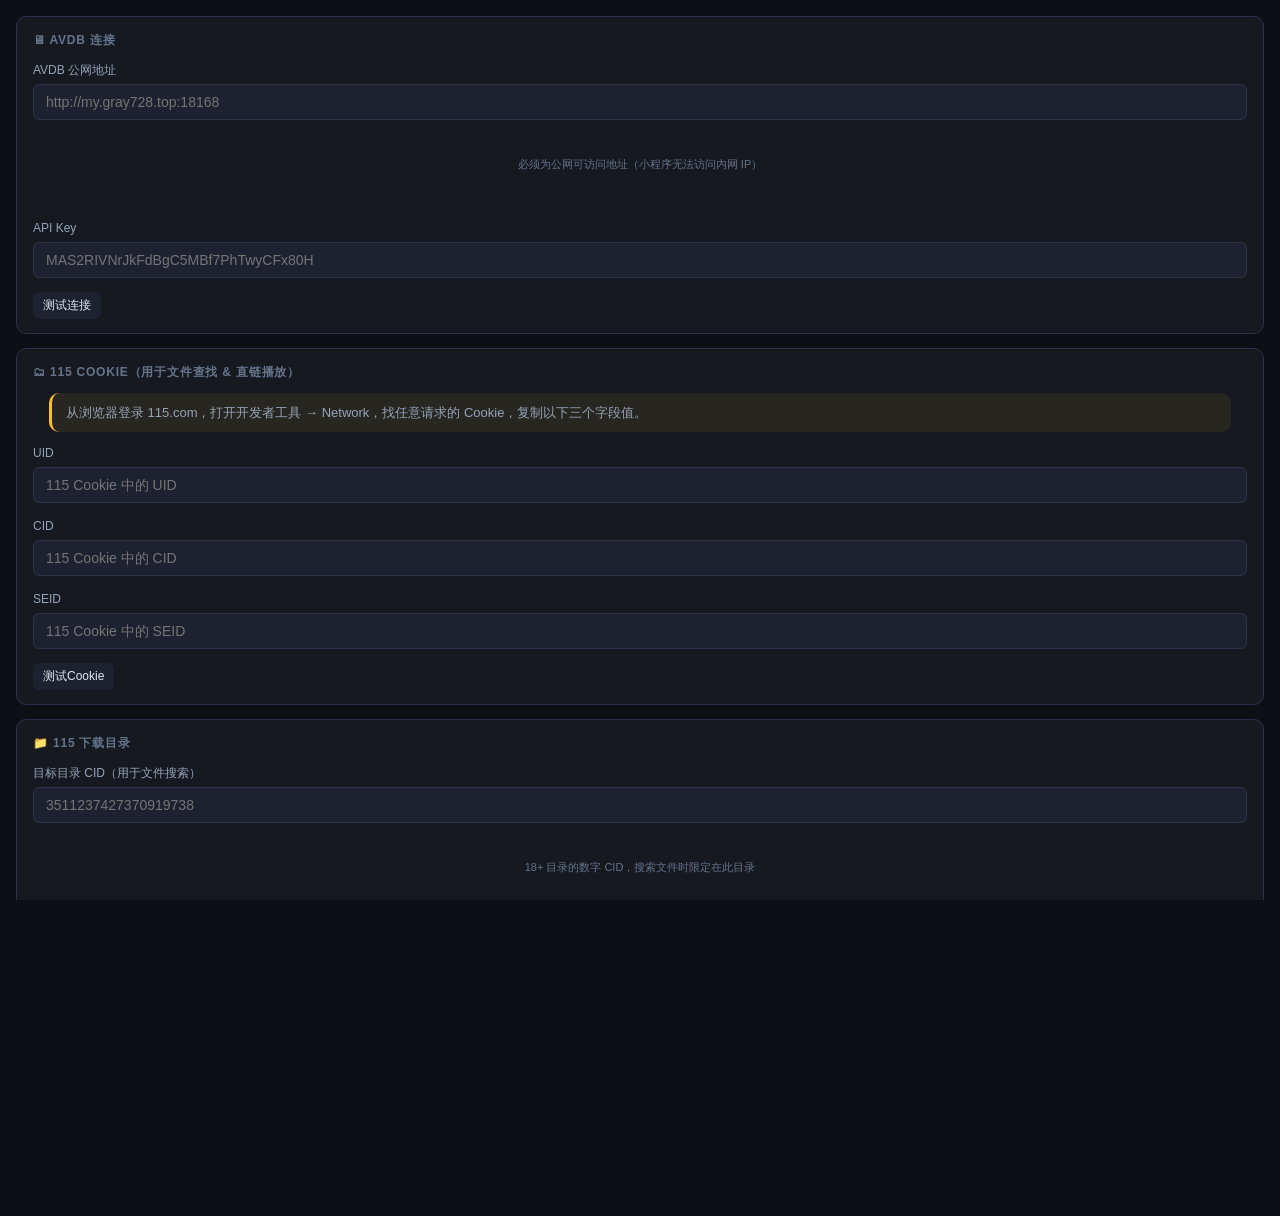
==== settings.html @ 812c0a54 "feat: AVDB miniapp v1.0.0 - JavDB在线资源、本地资源中心、115直链播放" ====
<!DOCTYPE html>
<html lang="zh-CN">
<head>
<meta charset="UTF-8"/>
<meta name="viewport" content="width=device-width,initial-scale=1,viewport-fit=cover"/>
<title>设置 · AVDB</title>
<link rel="stylesheet" href="./theme.css"/>
<style>
#app-main { padding: 16px; }
.test-row { display:flex; gap:8px; margin-top:8px; align-items:center; flex-wrap:wrap; }
.test-result { font-size:12px; padding:4px 8px; border-radius:var(--radius-sm); }
.test-result.ok    { background:rgba(52,211,153,.15); color:var(--success); }
.test-result.error { background:rgba(248,113,113,.15); color:var(--danger); }
</style>
</head>
<body>
<div id="app-header"></div>
<div id="app-main">

  <!-- AVDB 配置 -->
  <div class="setting-group">
    <div class="setting-group-title">🖥 AVDB 连接</div>
    <div class="field">
      <label>AVDB 公网地址</label>
      <input data-focus type="url" id="avdb-url" placeholder="http://my.gray728.top:18168" autocomplete="off"/>
      <div class="hint">必须为公网可访问地址（小程序无法访问内网 IP）</div>
    </div>
    <div class="field">
      <label>API Key</label>
      <input data-focus type="text" id="avdb-key" placeholder="MAS2RIVNrJkFdBgC5MBf7PhTwyCFx80H" autocomplete="off"/>
    </div>
    <div class="test-row">
      <button data-focus class="btn btn-sm" id="test-avdb">测试连接</button>
      <span id="test-avdb-result"></span>
    </div>
  </div>

  <!-- 115 Cookie -->
  <div class="setting-group">
    <div class="setting-group-title">🗂 115 Cookie（用于文件查找 & 直链播放）</div>
    <div class="banner warn" style="margin-bottom:12px">
      从浏览器登录 115.com，打开开发者工具 → Network，找任意请求的 Cookie，复制以下三个字段值。
    </div>
    <div class="field">
      <label>UID</label>
      <input data-focus type="text" id="p115-uid" placeholder="115 Cookie 中的 UID" autocomplete="off"/>
    </div>
    <div class="field">
      <label>CID</label>
      <input data-focus type="text" id="p115-cid" placeholder="115 Cookie 中的 CID" autocomplete="off"/>
    </div>
    <div class="field">
      <label>SEID</label>
      <input data-focus type="text" id="p115-seid" placeholder="115 Cookie 中的 SEID" autocomplete="off"/>
    </div>
    <div class="test-row">
      <button data-focus class="btn btn-sm" id="test-115">测试Cookie</button>
      <span id="test-115-result"></span>
    </div>
  </div>

  <!-- 115 下载设置 -->
  <div class="setting-group">
    <div class="setting-group-title">📁 115 下载目录</div>
    <div class="field">
      <label>目标目录 CID（用于文件搜索）</label>
      <input data-focus type="text" id="p115-folder-cid" placeholder="3511237427370919738"/>
      <div class="hint">18+ 目录的数字 CID，搜索文件时限定在此目录</div>
    </div>
    <div class="field">
      <label>AVDB 下载保存路径（save_path）</label>
      <input data-focus type="text" id="p115-save-path" placeholder="/18+/"/>
      <div class="hint">发送磁力到115时使用的路径，与 AVDB 下载规则中的配置一致</div>
    </div>
  </div>

  <!-- 保存按钮 -->
  <button data-focus class="btn btn-primary btn-full" id="save-btn">💾 保存设置</button>

  <div class="divider"></div>

  <!-- 关于 -->
  <div style="text-align:center; padding:8px 0; font-size:11px; color:var(--text3);">
    AVDB 小程序 v1.0.0 · com.avdb.miniapp
  </div>

</div>

<script src="./lib.js"></script>
<script>
(function(){
  'use strict';
  var Cfg = AVDBApp.Cfg, AVDB = AVDBApp.AVDB, P115 = AVDBApp.P115, UI = AVDBApp.UI;

  Cfg.load().then(function(){
    UI.renderHeader('settings');
    UI.initTvFocus();
    fillForm();
    bindEvents();
  });

  function fillForm() {
    var d = Cfg.data;
    setValue('avdb-url',        d.avdbUrl);
    setValue('avdb-key',        d.avdbKey);
    setValue('p115-uid',        d.p115Uid);
    setValue('p115-cid',        d.p115Cid);
    setValue('p115-seid',       d.p115Seid);
    setValue('p115-folder-cid', d.p115FolderCid);
    setValue('p115-save-path',  d.p115SavePath);
  }

  function getValue(id)      { var el = document.getElementById(id); return el ? el.value.trim() : ''; }
  function setValue(id, val) { var el = document.getElementById(id); if (el) el.value = val || ''; }

  function bindEvents() {
    document.getElementById('save-btn').addEventListener('click', saveSettings);
    document.getElementById('test-avdb').addEventListener('click', testAVDB);
    document.getElementById('test-115').addEventListener('click', test115);
  }

  function saveSettings() {
    var btn = document.getElementById('save-btn');
    btn.disabled = true; btn.textContent = '保存中…';
    Cfg.save({
      avdbUrl:       getValue('avdb-url'),
      avdbKey:       getValue('avdb-key'),
      p115Uid:       getValue('p115-uid'),
      p115Cid:       getValue('p115-cid'),
      p115Seid:      getValue('p115-seid'),
      p115FolderCid: getValue('p115-folder-cid'),
      p115SavePath:  getValue('p115-save-path')
    }).then(function(){
      UI.toast('✅ 设置已保存');
    }).catch(function(e){
      UI.toast('保存失败：' + UI.errText(e));
    }).then(function(){
      btn.disabled = false; btn.textContent = '💾 保存设置';
    });
  }

  function testAVDB() {
    var btn = document.getElementById('test-avdb');
    var res = document.getElementById('test-avdb-result');
    btn.disabled = true; btn.textContent = '测试中…';
    res.className = 'test-result'; res.textContent = '';

    // 先临时保存当前输入
    Cfg.data.avdbUrl = getValue('avdb-url').replace(/\/+$/, '') || Cfg.data.avdbUrl;
    Cfg.data.avdbKey = getValue('avdb-key') || Cfg.data.avdbKey;

    AVDB.getStats().then(function(data){
      var articles = data && (data.article_count || data.articles_count || data.total_articles || '–');
      res.className = 'test-result ok';
      res.textContent = '✅ 连接成功，资源数：' + articles;
    }).catch(function(e){
      res.className = 'test-result error';
      res.textContent = '❌ ' + UI.errText(e);
    }).then(function(){
      btn.disabled = false; btn.textContent = '测试连接';
    });
  }

  function test115() {
    var btn = document.getElementById('test-115');
    var res = document.getElementById('test-115-result');
    btn.disabled = true; btn.textContent = '测试中…';
    res.className = 'test-result'; res.textContent = '';

    // 临时写入
    Cfg.data.p115Uid  = getValue('p115-uid')  || Cfg.data.p115Uid;
    Cfg.data.p115Cid  = getValue('p115-cid')  || Cfg.data.p115Cid;
    Cfg.data.p115Seid = getValue('p115-seid') || Cfg.data.p115Seid;

    if (!Cfg.has115Cookie()) {
      res.className = 'test-result error';
      res.textContent = '❌ UID / CID / SEID 不能为空';
      btn.disabled = false; btn.textContent = '测试Cookie';
      return;
    }

    P115.testCookie().then(function(data){
      var count = data && data.data && data.data.count;
      res.className = 'test-result ok';
      res.textContent = '✅ Cookie 有效' + (count != null ? '，文件数：' + count : '');
    }).catch(function(e){
      res.className = 'test-result error';
      res.textContent = '❌ ' + UI.errText(e);
    }).then(function(){
      btn.disabled = false; btn.textContent = '测试Cookie';
    });
  }
})();
</script>
</body>
</html>
---- theme.css ----
/* ====================================================
   AVDB 小程序 · 主题样式
   ==================================================== */

:root {
  --bg:        #0d0f14;
  --bg2:       #161920;
  --bg3:       #1e2130;
  --surface:   #252840;
  --border:    #2e3248;
  --accent:    #6c8ef5;
  --accent2:   #a78bfa;
  --danger:    #f87171;
  --success:   #34d399;
  --warn:      #fbbf24;
  --text:      #e2e8f0;
  --text2:     #94a3b8;
  --text3:     #64748b;
  --radius:    10px;
  --radius-sm: 6px;
  --header-h:  52px;
}

*, *::before, *::after { box-sizing: border-box; margin: 0; padding: 0; }

html, body {
  height: 100%;
  background: var(--bg);
  color: var(--text);
  font-family: -apple-system, 'PingFang SC', 'Noto Sans SC', sans-serif;
  font-size: 14px;
  line-height: 1.5;
  overflow-x: hidden;
  -webkit-tap-highlight-color: transparent;
}

/* 安全区 */
body {
  padding-bottom: env(safe-area-inset-bottom);
  padding-left: env(safe-area-inset-left);
  padding-right: env(safe-area-inset-right);
}

/* ---- 滚动条 ---- */
::-webkit-scrollbar { width: 4px; height: 4px; }
::-webkit-scrollbar-track { background: transparent; }
::-webkit-scrollbar-thumb { background: var(--border); border-radius: 4px; }

/* ====================================================
   顶栏
   ==================================================== */
.header {
  position: sticky;
  top: 0;
  z-index: 100;
  display: flex;
  align-items: center;
  gap: 4px;
  height: var(--header-h);
  padding: 0 16px;
  background: var(--bg2);
  border-bottom: 1px solid var(--border);
  padding-top: env(safe-area-inset-top);
}

.brand {
  font-size: 17px;
  font-weight: 700;
  letter-spacing: .5px;
  color: var(--accent);
  flex-shrink: 0;
  margin-right: 8px;
}
.brand i { margin-right: 4px; font-style: normal; }

.nav { display: flex; gap: 2px; flex: 1; overflow-x: auto; }
.nav::-webkit-scrollbar { display: none; }

.nav a {
  display: block;
  padding: 6px 12px;
  border-radius: var(--radius-sm);
  color: var(--text2);
  text-decoration: none;
  font-size: 13px;
  white-space: nowrap;
  transition: color .15s, background .15s;
}
.nav a.on, .nav a:hover { color: var(--text); background: var(--bg3); }
.nav a.on { color: var(--accent); }

.header-actions { display: flex; gap: 6px; margin-left: auto; }

/* ====================================================
   主内容区
   ==================================================== */
#app-main {
  min-height: calc(100vh - var(--header-h));
  padding: 0 0 24px;
}

.page-section { padding: 16px 16px 0; }

.section-title {
  font-size: 15px;
  font-weight: 600;
  color: var(--text);
  margin-bottom: 12px;
  display: flex;
  align-items: center;
  gap: 8px;
}
.section-title .more {
  font-size: 12px;
  font-weight: 400;
  color: var(--accent);
  margin-left: auto;
  cursor: pointer;
}

/* ====================================================
   横向滑轨
   ==================================================== */
.rail {
  display: flex;
  gap: 10px;
  overflow-x: auto;
  padding-bottom: 4px;
  scroll-snap-type: x mandatory;
  -webkit-overflow-scrolling: touch;
}
.rail::-webkit-scrollbar { display: none; }
.rail > * { scroll-snap-align: start; flex-shrink: 0; }

/* ====================================================
   卡片
   ==================================================== */
.card {
  background: none;
  border: none;
  cursor: pointer;
  text-align: left;
  padding: 0;
  width: 110px;
  color: inherit;
  transition: transform .15s;
}
.card:active { transform: scale(.96); }

.card-wide { width: 160px; }

.poster {
  position: relative;
  width: 100%;
  aspect-ratio: 2/3;
  border-radius: var(--radius);
  overflow: hidden;
  background: var(--bg3);
  margin-bottom: 6px;
}
.poster img {
  width: 100%; height: 100%;
  object-fit: cover;
  display: block;
}
.poster .ph {
  width: 100%; height: 100%;
  display: flex; align-items: center; justify-content: center;
  font-size: 28px;
  color: var(--text3);
  background: var(--bg3);
}
.poster .badge {
  position: absolute;
  bottom: 4px; right: 4px;
  background: rgba(0,0,0,.75);
  color: var(--warn);
  font-size: 11px;
  padding: 1px 5px;
  border-radius: 4px;
  max-width: 90%;
  overflow: hidden;
  text-overflow: ellipsis;
  white-space: nowrap;
}
.poster .tag-hd {
  position: absolute;
  top: 4px; left: 4px;
  background: var(--accent);
  color: #fff;
  font-size: 10px;
  font-weight: 700;
  padding: 1px 4px;
  border-radius: 3px;
}
.poster .tag-sub {
  position: absolute;
  top: 4px; right: 4px;
  background: var(--success);
  color: #fff;
  font-size: 10px;
  font-weight: 700;
  padding: 1px 4px;
  border-radius: 3px;
}

.card-name {
  font-size: 12px;
  color: var(--text);
  overflow: hidden;
  display: -webkit-box;
  -webkit-line-clamp: 2;
  -webkit-box-orient: vertical;
  line-height: 1.4;
}
.card-sub {
  font-size: 11px;
  color: var(--text3);
  margin-top: 2px;
  overflow: hidden;
  white-space: nowrap;
  text-overflow: ellipsis;
}

/* ====================================================
   列表网格
   ==================================================== */
.grid {
  display: grid;
  grid-template-columns: repeat(auto-fill, minmax(105px, 1fr));
  gap: 12px;
  padding: 16px;
}

/* ====================================================
   按钮
   ==================================================== */
.btn {
  display: inline-flex;
  align-items: center;
  gap: 6px;
  padding: 8px 16px;
  border-radius: var(--radius-sm);
  font-size: 13px;
  font-weight: 500;
  cursor: pointer;
  border: none;
  background: var(--bg3);
  color: var(--text);
  transition: background .15s, transform .1s;
  white-space: nowrap;
}
.btn:active { transform: scale(.97); }
.btn-primary { background: var(--accent); color: #fff; }
.btn-primary:hover { background: #7fa0ff; }
.btn-success { background: var(--success); color: #0a1a13; }
.btn-danger  { background: var(--danger);  color: #fff; }
.btn-ghost   { background: transparent; border: 1px solid var(--border); }
.btn-sm      { padding: 5px 10px; font-size: 12px; }
.btn-full    { width: 100%; justify-content: center; }
.btn:disabled { opacity: .45; pointer-events: none; }

/* ====================================================
   输入框
   ==================================================== */
.field { margin-bottom: 14px; }
.field label {
  display: block;
  font-size: 12px;
  color: var(--text2);
  margin-bottom: 5px;
}
.field input, .field textarea, .field select {
  width: 100%;
  background: var(--bg3);
  border: 1px solid var(--border);
  border-radius: var(--radius-sm);
  color: var(--text);
  font-size: 14px;
  padding: 9px 12px;
  outline: none;
  transition: border-color .15s;
}
.field input:focus, .field textarea:focus, .field select:focus {
  border-color: var(--accent);
}
.field textarea { min-height: 80px; resize: vertical; font-size: 12px; }
.field .hint { font-size: 11px; color: var(--text3); margin-top: 4px; }

/* ====================================================
   状态卡
   ==================================================== */
.state {
  display: flex;
  flex-direction: column;
  align-items: center;
  justify-content: center;
  min-height: 260px;
  text-align: center;
  padding: 24px;
  gap: 10px;
}
.state .ico { font-size: 48px; }
.state h3 { font-size: 16px; color: var(--text); }
.state p  { font-size: 13px; color: var(--text2); line-height: 1.7; }

/* ====================================================
   骨架屏
   ==================================================== */
@keyframes shimmer {
  0%   { background-position: -200% 0; }
  100% { background-position: 200% 0; }
}
.sk {
  border-radius: var(--radius-sm);
  background: linear-gradient(90deg, var(--bg3) 25%, var(--surface) 50%, var(--bg3) 75%);
  background-size: 200% 100%;
  animation: shimmer 1.4s infinite;
}
.sk-poster { width: 100%; aspect-ratio: 2/3; border-radius: var(--radius); }
.sk-line { height: 12px; margin-top: 7px; }

/* ====================================================
   分隔线 & 标签
   ==================================================== */
.divider { height: 1px; background: var(--border); margin: 12px 0; }

.chip {
  display: inline-block;
  padding: 2px 8px;
  border-radius: 20px;
  font-size: 11px;
  background: var(--bg3);
  color: var(--text2);
  border: 1px solid var(--border);
}
.chip.active { background: var(--accent); color: #fff; border-color: var(--accent); }

/* ====================================================
   提示栏
   ==================================================== */
.banner {
  margin: 12px 16px;
  padding: 10px 14px;
  border-radius: var(--radius);
  font-size: 13px;
  border-left: 3px solid var(--accent);
  background: rgba(108,142,245,.1);
  color: var(--text2);
}
.banner.warn  { border-color: var(--warn);    background: rgba(251,191,36,.08); }
.banner.error { border-color: var(--danger);  background: rgba(248,113,113,.08); }
.banner.ok    { border-color: var(--success); background: rgba(52,211,153,.08); }

/* ====================================================
   统计卡片
   ==================================================== */
.stats-row {
  display: flex;
  gap: 10px;
  padding: 16px;
  overflow-x: auto;
}
.stats-row::-webkit-scrollbar { display: none; }
.stat-card {
  flex: 1;
  min-width: 80px;
  background: var(--bg3);
  border-radius: var(--radius);
  padding: 12px;
  text-align: center;
  border: 1px solid var(--border);
}
.stat-card .num { font-size: 22px; font-weight: 700; color: var(--accent); }
.stat-card .lbl { font-size: 11px; color: var(--text3); margin-top: 2px; }

/* ====================================================
   磁力列表
   ==================================================== */
.magnet-item {
  background: var(--bg3);
  border: 1px solid var(--border);
  border-radius: var(--radius);
  padding: 12px;
  margin-bottom: 8px;
  cursor: pointer;
  transition: border-color .15s, background .15s;
}
.magnet-item:hover, .magnet-item.selected {
  border-color: var(--accent);
  background: rgba(108,142,245,.08);
}
.magnet-item .m-name {
  font-size: 13px;
  color: var(--text);
  margin-bottom: 4px;
  overflow: hidden;
  display: -webkit-box;
  -webkit-line-clamp: 2;
  -webkit-box-orient: vertical;
}
.magnet-item .m-meta {
  display: flex;
  flex-wrap: wrap;
  gap: 6px;
  font-size: 11px;
  color: var(--text3);
}
.magnet-item .m-meta .tag {
  background: var(--surface);
  padding: 1px 6px;
  border-radius: 3px;
  color: var(--text2);
}
.magnet-item .m-meta .tag.hd { color: var(--accent); }
.magnet-item .m-meta .tag.sub { color: var(--success); }

/* ====================================================
   详情页头部
   ==================================================== */
.detail-hero {
  display: flex;
  gap: 14px;
  padding: 16px;
}
.detail-hero .cover {
  flex-shrink: 0;
  width: 120px;
  aspect-ratio: 2/3;
  border-radius: var(--radius);
  overflow: hidden;
  background: var(--bg3);
}
.detail-hero .cover img { width: 100%; height: 100%; object-fit: cover; }
.detail-hero .info { flex: 1; min-width: 0; }
.detail-hero .title {
  font-size: 16px;
  font-weight: 700;
  line-height: 1.4;
  margin-bottom: 8px;
}
.detail-hero .number {
  font-size: 12px;
  color: var(--accent);
  font-family: monospace;
  margin-bottom: 6px;
}
.meta-list { display: flex; flex-direction: column; gap: 4px; }
.meta-row { display: flex; gap: 6px; font-size: 12px; color: var(--text2); }
.meta-row .k { color: var(--text3); flex-shrink: 0; width: 40px; }
.meta-row .v { color: var(--text); overflow: hidden; text-overflow: ellipsis; white-space: nowrap; }

/* ====================================================
   动作区
   ==================================================== */
.action-bar {
  display: flex;
  gap: 8px;
  flex-wrap: wrap;
  padding: 0 16px 12px;
}

/* ====================================================
   搜索框
   ==================================================== */
.search-bar {
  display: flex;
  gap: 8px;
  padding: 12px 16px;
  align-items: center;
}
.search-bar input {
  flex: 1;
  background: var(--bg3);
  border: 1px solid var(--border);
  border-radius: var(--radius-sm);
  color: var(--text);
  font-size: 14px;
  padding: 8px 12px;
  outline: none;
}
.search-bar input:focus { border-color: var(--accent); }

/* ====================================================
   Tab Bar（在线页面顶部）
   ==================================================== */
.tab-bar {
  display: flex;
  gap: 4px;
  padding: 10px 16px 0;
  overflow-x: auto;
  border-bottom: 1px solid var(--border);
}
.tab-bar::-webkit-scrollbar { display: none; }
.tab-btn {
  padding: 7px 14px;
  font-size: 13px;
  border: none;
  background: none;
  color: var(--text2);
  cursor: pointer;
  border-bottom: 2px solid transparent;
  white-space: nowrap;
  transition: color .15s, border-color .15s;
}
.tab-btn.on { color: var(--accent); border-bottom-color: var(--accent); }

/* ====================================================
   加载提示
   ==================================================== */
.loading-row {
  display: flex;
  align-items: center;
  justify-content: center;
  gap: 8px;
  padding: 24px;
  color: var(--text3);
  font-size: 13px;
}
@keyframes spin { to { transform: rotate(360deg); } }
.spinner {
  width: 18px; height: 18px;
  border: 2px solid var(--border);
  border-top-color: var(--accent);
  border-radius: 50%;
  animation: spin .8s linear infinite;
}

/* ====================================================
   标签页内嵌（设置页分组）
   ==================================================== */
.setting-group {
  background: var(--bg2);
  border-radius: var(--radius);
  border: 1px solid var(--border);
  padding: 14px 16px;
  margin-bottom: 14px;
}
.setting-group-title {
  font-size: 12px;
  font-weight: 600;
  color: var(--text3);
  text-transform: uppercase;
  letter-spacing: .8px;
  margin-bottom: 12px;
}

/* ====================================================
   TV 焦点
   ==================================================== */
.tv-focus {
  outline: 2px solid var(--accent) !important;
  outline-offset: 2px;
  box-shadow: 0 0 0 4px rgba(108,142,245,.25);
}

/* ====================================================
   空态 & Hint
   ==================================================== */
.hint {
  text-align: center;
  color: var(--text3);
  font-size: 13px;
  padding: 32px 16px;
}

/* ====================================================
   分页加载按钮
   ==================================================== */
.load-more {
  display: flex;
  justify-content: center;
  padding: 16px;
}
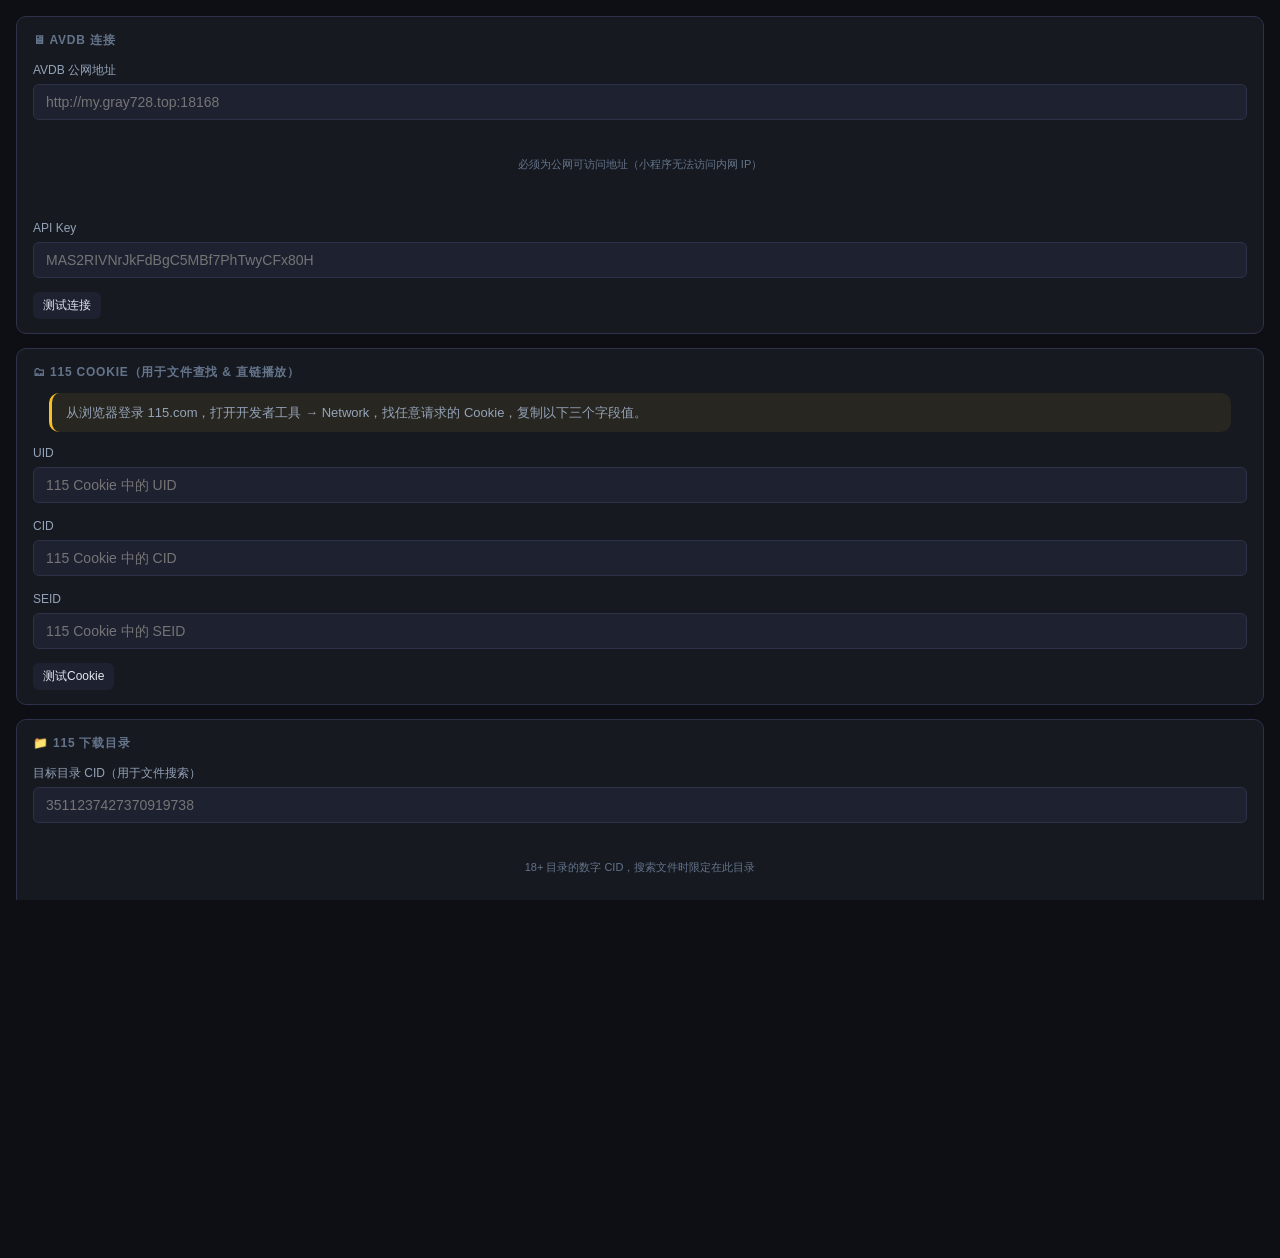
==== commit 6e774ddb: "fix: 移除network.allowlist解决REQUEST_FAILED，添加日志诊断模块debug.html，versionCode->2" ====
--- a/settings.html
+++ b/settings.html
@@ -79,9 +79,14 @@
 
   <div class="divider"></div>
 
+  <!-- 诊断 -->
+  <div style="display:flex; justify-content:center; gap:12px; padding:4px 0 12px;">
+    <a data-focus class="btn btn-ghost btn-sm" href="debug.html">🔍 网络诊断 / 日志</a>
+  </div>
+
   <!-- 关于 -->
-  <div style="text-align:center; padding:8px 0; font-size:11px; color:var(--text3);">
-    AVDB 小程序 v1.0.0 · com.avdb.miniapp
+  <div style="text-align:center; padding:4px 0 8px; font-size:11px; color:var(--text3);">
+    AVDB 小程序 v1.0.1 · com.avdb.miniapp
   </div>
 
 </div>
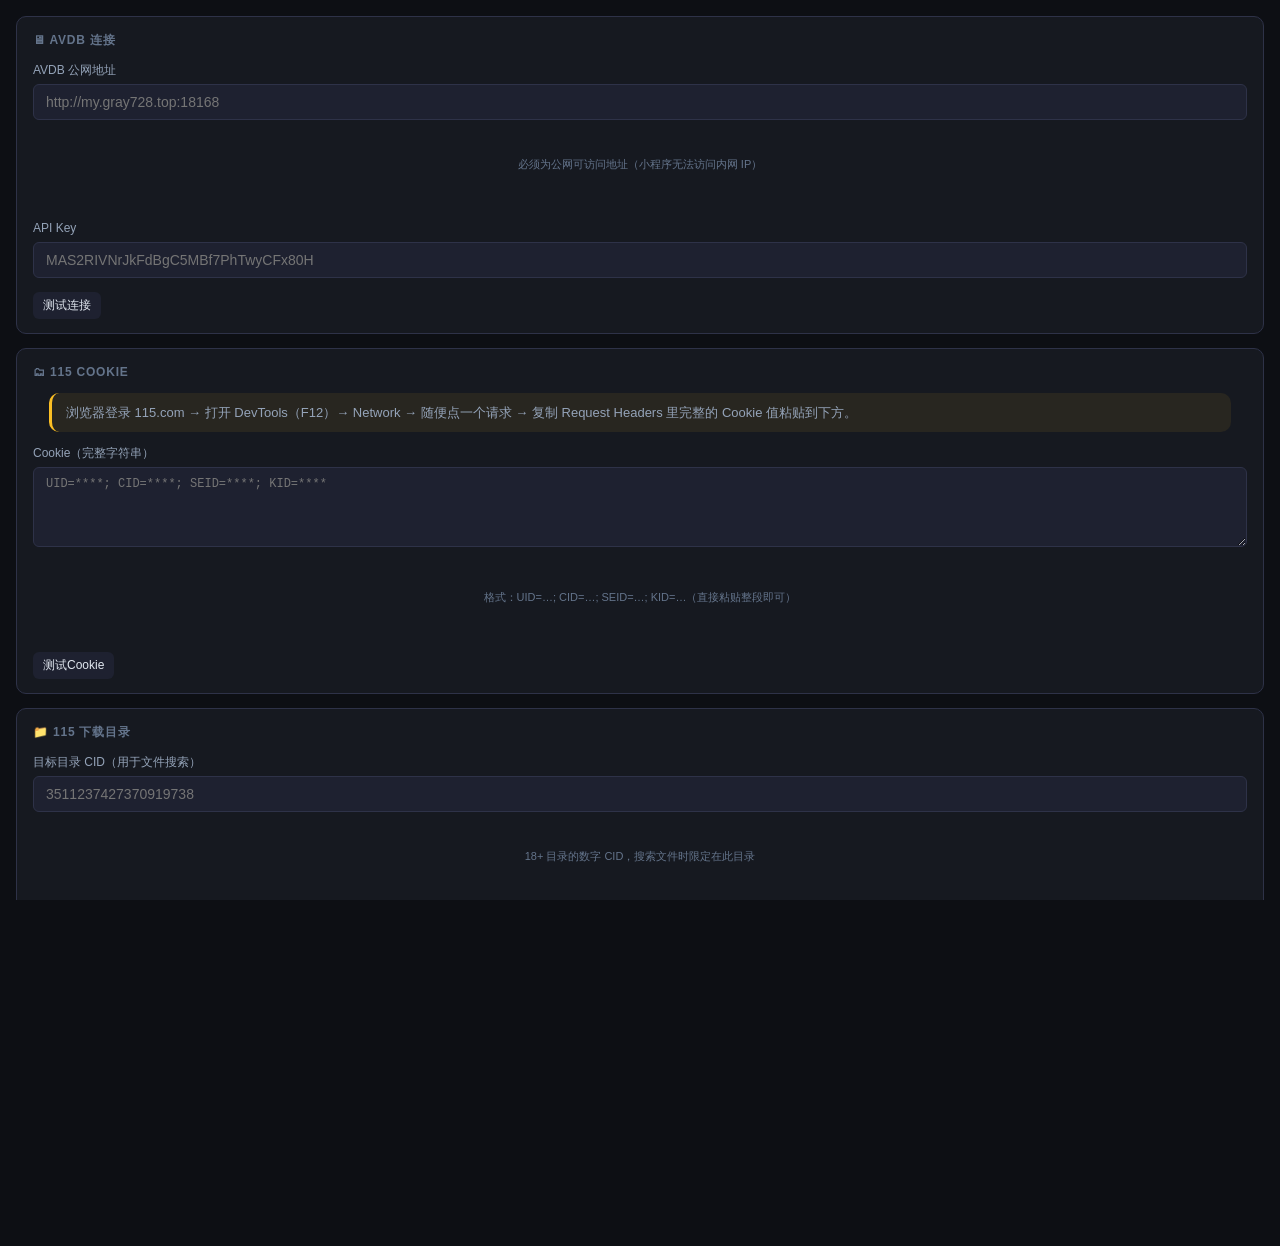
==== commit ee0ed16f: "fix: 115 Cookie合并为单栏输入，versionCode->3" ====
--- a/settings.html
+++ b/settings.html
@@ -35,23 +35,18 @@
     </div>
   </div>
 
-  <!-- 115 Cookie -->
+  <!-- 115 Cookie（单栏） -->
   <div class="setting-group">
-    <div class="setting-group-title">🗂 115 Cookie（用于文件查找 & 直链播放）</div>
+    <div class="setting-group-title">🗂 115 Cookie</div>
     <div class="banner warn" style="margin-bottom:12px">
-      从浏览器登录 115.com，打开开发者工具 → Network，找任意请求的 Cookie，复制以下三个字段值。
+      浏览器登录 115.com → 打开 DevTools（F12）→ Network → 随便点一个请求 → 复制 Request Headers 里完整的 Cookie 值粘贴到下方。
     </div>
     <div class="field">
-      <label>UID</label>
-      <input data-focus type="text" id="p115-uid" placeholder="115 Cookie 中的 UID" autocomplete="off"/>
-    </div>
-    <div class="field">
-      <label>CID</label>
-      <input data-focus type="text" id="p115-cid" placeholder="115 Cookie 中的 CID" autocomplete="off"/>
-    </div>
-    <div class="field">
-      <label>SEID</label>
-      <input data-focus type="text" id="p115-seid" placeholder="115 Cookie 中的 SEID" autocomplete="off"/>
+      <label>Cookie（完整字符串）</label>
+      <textarea data-focus id="p115-cookie" rows="3"
+        placeholder="UID=****; CID=****; SEID=****; KID=****"
+        autocomplete="off" spellcheck="false"></textarea>
+      <div class="hint">格式：UID=…; CID=…; SEID=…; KID=…（直接粘贴整段即可）</div>
     </div>
     <div class="test-row">
       <button data-focus class="btn btn-sm" id="test-115">测试Cookie</button>
@@ -74,19 +69,19 @@
     </div>
   </div>
 
-  <!-- 保存按钮 -->
+  <!-- 保存 -->
   <button data-focus class="btn btn-primary btn-full" id="save-btn">💾 保存设置</button>
 
   <div class="divider"></div>
 
-  <!-- 诊断 -->
+  <!-- 诊断入口 -->
   <div style="display:flex; justify-content:center; gap:12px; padding:4px 0 12px;">
     <a data-focus class="btn btn-ghost btn-sm" href="debug.html">🔍 网络诊断 / 日志</a>
   </div>
 
   <!-- 关于 -->
   <div style="text-align:center; padding:4px 0 8px; font-size:11px; color:var(--text3);">
-    AVDB 小程序 v1.0.1 · com.avdb.miniapp
+    AVDB 小程序 v1.0.2 · com.avdb.miniapp
   </div>
 
 </div>
@@ -108,9 +103,7 @@
     var d = Cfg.data;
     setValue('avdb-url',        d.avdbUrl);
     setValue('avdb-key',        d.avdbKey);
-    setValue('p115-uid',        d.p115Uid);
-    setValue('p115-cid',        d.p115Cid);
-    setValue('p115-seid',       d.p115Seid);
+    setValue('p115-cookie',     d.p115Cookie);
     setValue('p115-folder-cid', d.p115FolderCid);
     setValue('p115-save-path',  d.p115SavePath);
   }
@@ -130,9 +123,7 @@
     Cfg.save({
       avdbUrl:       getValue('avdb-url'),
       avdbKey:       getValue('avdb-key'),
-      p115Uid:       getValue('p115-uid'),
-      p115Cid:       getValue('p115-cid'),
-      p115Seid:      getValue('p115-seid'),
+      p115Cookie:    getValue('p115-cookie'),
       p115FolderCid: getValue('p115-folder-cid'),
       p115SavePath:  getValue('p115-save-path')
     }).then(function(){
@@ -145,25 +136,22 @@
   }
 
   function testAVDB() {
-    var btn = document.getElementById('test-avdb');
+    var btn = document.getElementById('btn-test-avdb') || document.getElementById('test-avdb');
     var res = document.getElementById('test-avdb-result');
     btn.disabled = true; btn.textContent = '测试中…';
     res.className = 'test-result'; res.textContent = '';
-
-    // 先临时保存当前输入
-    Cfg.data.avdbUrl = getValue('avdb-url').replace(/\/+$/, '') || Cfg.data.avdbUrl;
+    // 临时写入当前输入
+    Cfg.data.avdbUrl = (getValue('avdb-url') || Cfg.data.avdbUrl).replace(/\/+$/, '');
     Cfg.data.avdbKey = getValue('avdb-key') || Cfg.data.avdbKey;
 
     AVDB.getStats().then(function(data){
-      var articles = data && (data.article_count || data.articles_count || data.total_articles || '–');
+      var n = data && (data.article_count || data.articles_count || data.total_articles || '?');
       res.className = 'test-result ok';
-      res.textContent = '✅ 连接成功，资源数：' + articles;
+      res.textContent = '✅ 连接成功，资源数：' + n;
     }).catch(function(e){
       res.className = 'test-result error';
       res.textContent = '❌ ' + UI.errText(e);
-    }).then(function(){
-      btn.disabled = false; btn.textContent = '测试连接';
-    });
+    }).then(function(){ btn.disabled = false; btn.textContent = '测试连接'; });
   }
 
   function test115() {
@@ -172,28 +160,24 @@
     btn.disabled = true; btn.textContent = '测试中…';
     res.className = 'test-result'; res.textContent = '';
 
-    // 临时写入
-    Cfg.data.p115Uid  = getValue('p115-uid')  || Cfg.data.p115Uid;
-    Cfg.data.p115Cid  = getValue('p115-cid')  || Cfg.data.p115Cid;
-    Cfg.data.p115Seid = getValue('p115-seid') || Cfg.data.p115Seid;
-
-    if (!Cfg.has115Cookie()) {
+    var raw = getValue('p115-cookie');
+    if (!raw || raw.indexOf('UID=') < 0) {
       res.className = 'test-result error';
-      res.textContent = '❌ UID / CID / SEID 不能为空';
+      res.textContent = '❌ Cookie 不含 UID= 字段';
       btn.disabled = false; btn.textContent = '测试Cookie';
       return;
     }
+    // 临时写入
+    Cfg.data.p115Cookie = raw;
 
     P115.testCookie().then(function(data){
-      var count = data && data.data && data.data.count;
+      var count = data && data.data && (data.data.count || data.data.total);
       res.className = 'test-result ok';
       res.textContent = '✅ Cookie 有效' + (count != null ? '，文件数：' + count : '');
     }).catch(function(e){
       res.className = 'test-result error';
       res.textContent = '❌ ' + UI.errText(e);
-    }).then(function(){
-      btn.disabled = false; btn.textContent = '测试Cookie';
-    });
+    }).then(function(){ btn.disabled = false; btn.textContent = '测试Cookie'; });
   }
 })();
 </script>
